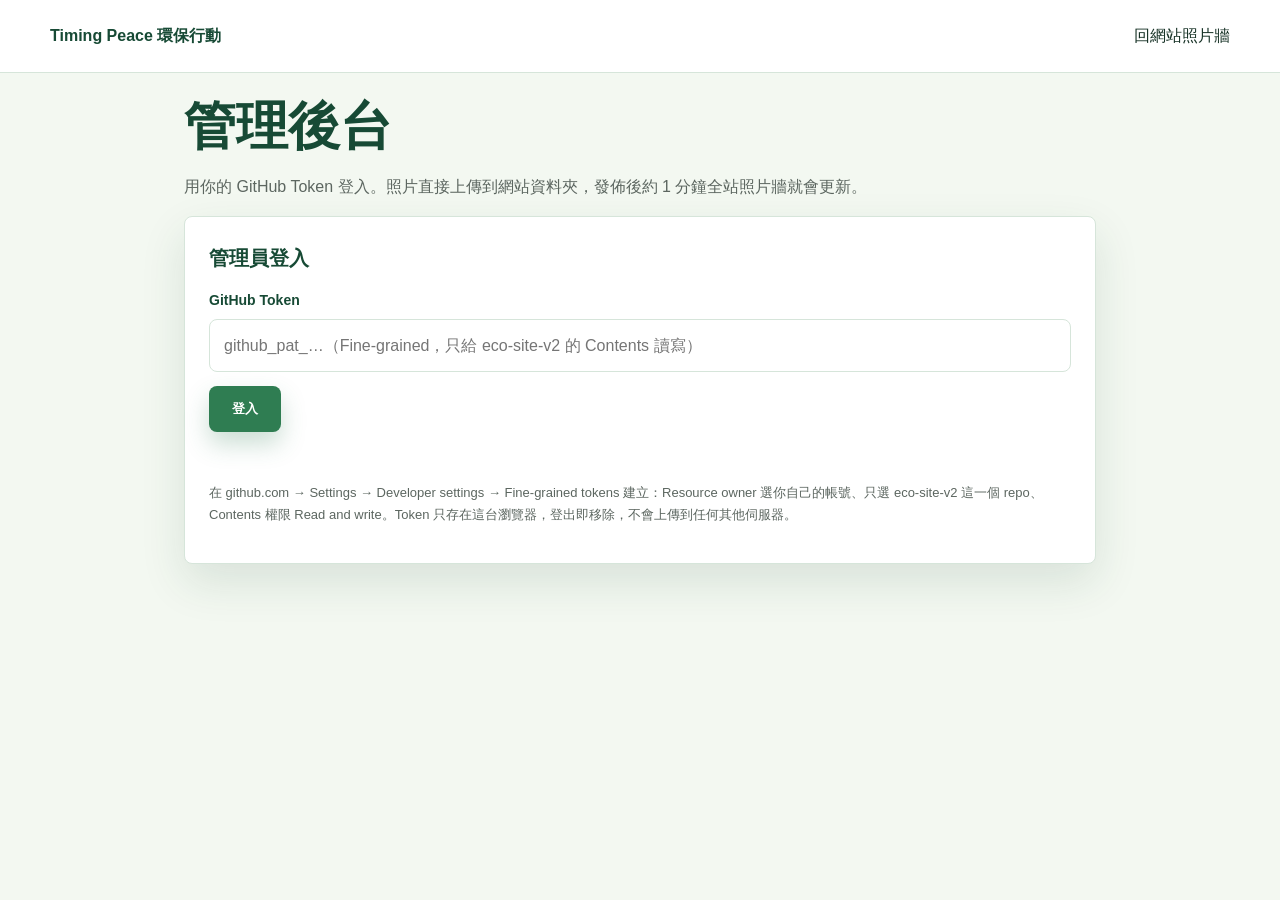
==== admin.html @ b2004cd4 "新增照片牆 + 管理後台：EPA-style gallery section, token login admin page, photos.json data" ====
<!DOCTYPE html>
<html lang="zh-Hant">
<head>
<meta charset="UTF-8">
<meta name="viewport" content="width=device-width, initial-scale=1.0">
<title>管理後台｜Timing Peace 環保行動</title>
<link rel="stylesheet" href="style.css">
<style>
.admin-main{max-width:960px;margin:24px auto 48px;padding:0 24px}
.admin-head h1{color:var(--forest);margin:24px 0 6px}
.admin-head p{color:#5c6660}
.admin-card{background:#fff;border:1px solid var(--line);border-radius:8px;box-shadow:var(--shadow);padding:24px;margin-bottom:20px}
.admin-card h2{color:var(--forest);font-size:20px;margin-bottom:12px}
.admin-label{display:block;font-weight:800;color:var(--forest);font-size:14px;margin:14px 0 6px}
.admin-input{width:100%;border:1px solid var(--line);border-radius:8px;padding:12px 14px;font:inherit;background:#fff;color:var(--ink)}
.admin-input:focus{outline:3px solid #b59326;outline-offset:2px;border-color:var(--leaf)}
select.admin-input{width:auto}
input[type=file].admin-input{padding:10px}
.admin-row{display:flex;gap:12px;align-items:center;border:1px solid var(--line);border-radius:8px;padding:10px}
.admin-row img{width:120px;height:90px;object-fit:cover;border-radius:6px;background:var(--mint)}
.admin-row .meta{flex:1;font-size:14px}
.admin-row .meta strong{color:var(--forest)}
.admin-msg{min-height:24px;margin-top:10px;font-weight:700}
.admin-msg.ok{color:var(--leaf)}
.admin-msg.err{color:#b3201e}
.admin-list{display:grid;gap:10px}
.small-btns{display:flex;gap:10px;margin-top:14px}
.hint{font-size:13px;color:#5c6660;margin-top:12px}
</style>
</head>
<body>
<header class="site-header" style="position:static">
  <div class="navbar">
    <a class="brand" href="index.html">Timing Peace 環保行動</a>
    <div class="nav-links"><a href="index.html#gallery">回網站照片牆</a></div>
  </div>
</header>
<main class="admin-main">
  <div class="admin-head">
    <h1>管理後台</h1>
    <p>用你的 GitHub Token 登入。照片直接上傳到網站資料夾，發佈後約 1 分鐘全站照片牆就會更新。</p>
  </div>

  <div id="login-view" class="admin-card">
    <h2>管理員登入</h2>
    <label class="admin-label" for="tok">GitHub Token</label>
    <input id="tok" class="admin-input" type="password" placeholder="github_pat_…（Fine-grained，只給 eco-site-v2 的 Contents 讀寫）" autocomplete="off">
    <div class="small-btns">
      <button class="button primary" id="login-btn" type="button">登入</button>
    </div>
    <p class="admin-msg" id="login-msg"></p>
    <p class="hint">在 github.com → Settings → Developer settings → Fine-grained tokens 建立：Resource owner 選你自己的帳號、只選 eco-site-v2 這一個 repo、Contents 權限 Read and write。Token 只存在這台瀏覽器，登出即移除，不會上傳到任何其他伺服器。</p>
  </div>

  <div id="admin-view" hidden>
    <div class="admin-card">
      <h2>上傳照片</h2>
      <label class="admin-label" for="file">照片檔（JPG/PNG，自動壓縮到 1400px 寬）</label>
      <input id="file" class="admin-input" type="file" accept="image/*">
      <label class="admin-label" for="cap">標題</label>
      <input id="cap" class="admin-input" type="text" placeholder="例：內湖回收日：紙箱攤平集中運">
      <label class="admin-label" for="cat">分類</label>
      <select id="cat" class="admin-input">
        <option>資源回收</option>
        <option>淨灘</option>
        <option>社區行動</option>
        <option>校園講座</option>
        <option>自然生態</option>
        <option>其他</option>
      </select>
      <label class="admin-label" for="loc">地點（可留空）</label>
      <input id="loc" class="admin-input" type="text" placeholder="例：台北市內湖區">
      <label class="admin-label" for="date">日期</label>
      <input id="date" class="admin-input" type="date">
      <div class="small-btns">
        <button class="button primary" id="up-btn" type="button">上傳並發佈</button>
        <button class="button" id="logout-btn" type="button">登出</button>
      </div>
      <p class="admin-msg" id="msg"></p>
    </div>
    <div class="admin-card">
      <h2>目前照片</h2>
      <div class="admin-list" id="list"></div>
    </div>
  </div>
</main>
<script>
const REPO='timing666xi-wq/eco-site-v2',API='https://api.github.com',PH='data/photos.json';
const $=(id)=>document.getElementById(id);
const token=()=>localStorage.getItem('tp_token');
const b64=(s)=>btoa(unescape(encodeURIComponent(s)));
const deb64=(s)=>decodeURIComponent(escape(atob(s.replace(/\n/g,''))));
const esc=(s)=>String(s==null?'':s).replace(/[&<>"']/g,c=>({'&':'&amp;','<':'&lt;','>':'&gt;','"':'&quot;',"'":'&#39;'}[c]));
async function api(path,opts){
  const r=await fetch(API+'/repos/'+REPO+'/contents/'+path,Object.assign({},opts,{headers:{Accept:'application/vnd.github+json','Authorization':'Bearer '+token()}}));
  return r;
}
function setMsg(el,t,ok){el.textContent=t;el.className='admin-msg '+(ok?'ok':'err');}
function show(ok){$('login-view').hidden=!ok;$('admin-view').hidden=!ok;}
async function loadList(){
  const r=await api(PH);
  if(!r.ok){setMsg($('msg'),'讀照片清單失敗：'+r.status,false);return;}
  const cc=await r.json();
  const d=JSON.parse(deb64(cc.content));
  const ps=d.photos||[];
  $('list').innerHTML=ps.length?ps.map((p,i)=>'<div class="admin-row"><img src="'+esc(p.image)+'" alt="">'+
    '<div class="meta"><strong>'+esc(p.caption)+'</strong><br>'+esc(p.category)+(p.location?'・'+esc(p.location):'')+(p.date?'・'+esc(p.date):'')+'</div>'+
    '<button class="button" type="button" data-i="'+i+'">從照片牆移除</button></div>').join(''):'<p>還沒有照片，上傳第一張吧。</p>';
  [...$('list').querySelectorAll('button')].forEach(b=>b.addEventListener('click',()=>del(+b.dataset.i)));
}
async function login(){
  const t=$('tok').value.trim();
  if(!t){setMsg($('login-msg'),'請貼上 Token',false);return;}
  localStorage.setItem('tp_token',t);
  const r=await api(PH);
  if(!r.ok){localStorage.removeItem('tp_token');setMsg($('login-msg'),'登入失敗（'+r.status+'）：Token 需對此 repo 有 Contents 讀寫權',false);return;}
  setMsg($('login-msg'),'已登入',true);show(true);loadList();
}
function scale(file){
  return new Promise(res=>{
    const img=new Image();
    img.onload=()=>{
      const w=Math.min(1400,img.width),h=Math.round(img.height*w/img.width);
      const c=document.createElement('canvas');c.width=w;c.height=h;
      c.getContext('2d').drawImage(img,0,0,w,h);
      res(c.toDataURL('image/jpeg',0.82).split(',')[1]);
      URL.revokeObjectURL(img.src);
    };
    img.onerror=()=>res(null);
    img.src=URL.createObjectURL(file);
  });
}
async function upload(){
  const f=$('file').files[0];
  if(!f){setMsg($('msg'),'請先選照片',false);return;}
  const cap=$('cap').value.trim();
  if(!cap){setMsg($('msg'),'請填標題',false);return;}
  setMsg($('msg'),'處理中…',true);
  const b=await scale(f);
  if(!b){setMsg($('msg'),'讀圖失敗，換一張 JPG/PNG',false);return;}
  const name='p'+Date.now()+'.jpg';
  const r1=await api('images/'+name,{method:'POST',body:JSON.stringify({message:'新增照片 '+cap,data:b})});
  if(!r1.ok){setMsg($('msg'),'上傳失敗：'+r1.status+' '+(await r1.text()).slice(0,120),false);return;}
  const c=await api(PH);const cc=await c.json();
  const d=JSON.parse(deb64(cc.content));
  d.photos.unshift({image:'images/'+name,caption:cap,category:$('cat').value,location:$('loc').value.trim(),date:$('date').value});
  const r2=await api(PH,{method:'PUT',body:JSON.stringify({message:'更新照片牆',sha:cc.sha,data:b64(JSON.stringify(d,null,2))})});
  if(!r2.ok){setMsg($('msg'),'清單更新失敗：'+r2.status,false);return;}
  setMsg($('msg'),'已發佈「'+cap+'」，網站約 1 分鐘後更新',true);
  $('file').value='';$('cap').value='';$('loc').value='';
  loadList();
}
async function del(i){
  const c=await api(PH);const cc=await c.json();
  const d=JSON.parse(deb64(cc.content));
  const p=d.photos.splice(i,1)[0];
  const r=await api(PH,{method:'PUT',body:JSON.stringify({message:'移除照片 '+p.caption,sha:cc.sha,data:b64(JSON.stringify(d,null,2))})});
  setMsg($('msg'),r.ok?('已從照片牆移除（檔案 '+p.image+' 留在 repo，要徹底刪請到 GitHub 刪檔）'):'移除失敗 '+r.status,r.ok);
  loadList();
}
$('login-btn').addEventListener('click',login);
$('up-btn').addEventListener('click',upload);
$('logout-btn').addEventListener('click',()=>{localStorage.removeItem('tp_token');show(false);$('tok').value='';});
if(token()){show(true);loadList();}
$('date').valueAsDate=new Date();
</script>
</body>
</html>
---- style.css ----
:root{
  --forest:#174a35; --leaf:#2f7d52; --mint:#dcefe3; --sage:#f3f8f1;
  --earth:#8a6f45; --ink:#183327; --muted:#60756b; --white:#fff; --line:#d6e5da;
  --paper:#ffffff; --plastic:#f4c531; --metal:#2b6cb0; --glass:#2f9e44; --other:#805ad5;
  --shadow:0 18px 45px rgba(23,74,53,.12);
}
*{box-sizing:border-box}
html{scroll-behavior:smooth;scroll-padding-top:92px}
body{margin:0;font-family:Arial,"Microsoft JhengHei","PingFang TC",sans-serif;background:var(--sage);color:var(--ink);line-height:1.7}
a{color:inherit;text-decoration:none}
h1,h2,h3{margin-top:0}
/* header */
.site-header{position:sticky;top:0;z-index:10;background:rgba(255,255,255,.96);border-bottom:1px solid var(--line);backdrop-filter:blur(14px)}
.navbar{width:min(1180px,calc(100% - 40px));min-height:72px;margin:0 auto;display:flex;align-items:center;justify-content:space-between;gap:16px}
.brand{display:inline-flex;align-items:center;gap:10px;font-weight:800;color:var(--forest)}
.brand-mark{width:36px;height:36px;display:inline-grid;place-items:center;border-radius:50%;background:var(--forest);color:#fff}
.nav-menu{margin:0;padding:0;display:flex;gap:20px;list-style:none;color:var(--muted);font-size:14px;font-weight:700}
.nav-menu a:hover{color:var(--leaf)}
.nav-cta{min-height:46px;display:inline-flex;align-items:center;border-radius:8px;padding:10px 16px;background:var(--leaf);color:#fff;font-weight:800;border:1px solid transparent;cursor:pointer}
.nav-cta:hover{background:var(--forest)}
.nav-toggle{width:42px;height:42px;display:none;border:1px solid var(--line);border-radius:8px;background:#fff;padding:9px;cursor:pointer}
.nav-toggle span{display:block;height:2px;margin:5px 0;background:var(--forest);border-radius:999px}
/* hero */
.hero{min-height:560px;display:flex;align-items:center;background:linear-gradient(90deg,rgba(23,74,53,.94),rgba(23,74,53,.7),rgba(47,125,82,.45)),radial-gradient(circle at 85% 20%,rgba(244,197,49,.25),transparent 45%);color:#fff}
.hero-inner{width:min(1180px,calc(100% - 40px));margin:0 auto;padding:64px 0;display:grid;grid-template-columns:1.2fr 1fr;gap:40px;align-items:center}
.eyebrow{margin:0 0 12px;color:#cdebd2;font-size:14px;font-weight:800}
h1{font-size:52px;line-height:1.15;margin-bottom:18px}
.hero-text{max-width:620px;margin-bottom:26px;color:rgba(255,255,255,.9);font-size:18px}
.hero-actions{display:flex;gap:14px;flex-wrap:wrap}
.button{min-height:46px;display:inline-flex;align-items:center;justify-content:center;border-radius:8px;padding:12px 22px;font-weight:800;cursor:pointer;border:1px solid transparent;transition:transform .2s}
.button:hover{transform:translateY(-2px)}
.button.primary{background:var(--leaf);color:#fff;box-shadow:0 12px 24px rgba(47,125,82,.25)}
.button.primary:hover{background:var(--forest)}
.button.ghost{border-color:rgba(255,255,255,.65);color:#fff;background:rgba(255,255,255,.12)}
/* 五桶插畫 */
.bins{display:flex;gap:12px;flex-wrap:wrap;justify-content:center}
.bin{width:96px;text-align:center}
.bin-lid{height:14px;border-radius:10px 10px 3px 3px;margin-bottom:2px}
.bin-body{height:110px;border-radius:6px;display:grid;place-items:center;color:#fff;font-weight:900;font-size:24px;box-shadow:var(--shadow)}
.bin-label{font-size:13px;font-weight:800;margin-top:6px;color:#fff}
.bin.paper .bin-lid{background:#c9c9c9}.bin.paper .bin-body{background:#fff;color:#333;border:2px solid #c9c9c9}
.bin.plastic .bin-lid{background:#d9a817}.bin.plastic .bin-body{background:var(--plastic);color:#4a3300}
.bin.metal .bin-lid{background:#1d4f7e}.bin.metal .bin-body{background:var(--metal)}
.bin.glass .bin-lid{background:#227332}.bin.glass .bin-body{background:var(--glass)}
.bin.other .bin-lid{background:#5c3ea9}.bin.other .bin-body{background:var(--other)}
/* sections */
.section{width:min(1180px,calc(100% - 40px));margin:0 auto;padding:80px 0}
.section-heading{max-width:720px;margin:0 auto 34px;text-align:center}
.section-heading h2{color:var(--forest);font-size:36px;margin-bottom:12px}
.section-heading p{color:var(--muted)}
/* 分類卡 */
.guide-grid{display:grid;grid-template-columns:repeat(auto-fit,minmax(200px,1fr));gap:18px}
.guide-card{border:1px solid var(--line);border-radius:8px;background:#fff;overflow:hidden;box-shadow:var(--shadow)}
.guide-head{padding:12px 16px;font-weight:900;display:flex;align-items:center;gap:10px}
.guide-head .dot{width:18px;height:18px;border-radius:4px;border:1px solid rgba(0,0,0,.25)}
.guide-body{padding:16px;font-size:14px}
.guide-body h3{font-size:16px;color:var(--forest);margin-bottom:6px}
.guide-body ul{margin:0 0 10px;padding-left:18px}
.guide-body .no li{list-style:square}
.guide-tip{border-top:1px dashed var(--line);padding-top:10px;color:var(--muted);font-size:13px}
.guide-paper .guide-head{color:#333}.guide-paper .dot{background:#fff}
.guide-plastic .guide-head{color:#4a3300}.guide-plastic .dot{background:var(--plastic)}
.guide-metal .guide-head{background:var(--metal);color:#fff}.guide-metal .dot{background:var(--metal)}
.guide-glass .guide-head{background:var(--glass);color:#fff}.guide-glass .dot{background:var(--glass)}
.guide-other .guide-head{background:var(--other);color:#fff}.guide-other .dot{background:var(--other)}
/* 四碼查詢 */
.codes-section{background:var(--forest);color:#fff}
.codes-inner{width:min(1180px,calc(100% - 40px));margin:0 auto;padding:76px 0;display:grid;grid-template-columns:1fr 1fr;gap:44px;align-items:center}
.codes-inner h2{font-size:34px;margin-bottom:12px}
.codes-inner p{opacity:.88}
.code-explain{display:flex;gap:10px;flex-wrap:wrap;margin-top:18px}
.chip{padding:8px 14px;border-radius:999px;background:rgba(255,255,255,.14);border:1px solid rgba(255,255,255,.3);font-weight:800;font-size:14px;cursor:pointer}
.chip:hover{background:rgba(255,255,255,.28)}
.code-card{background:#fff;color:var(--ink);border-radius:8px;padding:26px;box-shadow:var(--shadow)}
.code-input{width:100%;border:2px solid var(--line);border-radius:8px;padding:14px 16px;font:inherit;font-size:18px;font-weight:800;color:var(--forest)}
.code-input:focus{outline:3px solid #b59326;outline-offset:2px;border-color:var(--leaf)}
.code-result{margin-top:16px;min-height:120px}
.code-result .cr-head{display:flex;align-items:center;gap:10px;font-size:20px;font-weight:900;color:var(--forest)}
.code-result .cr-bin{width:44px;height:44px;border-radius:8px;display:inline-grid;place-items:center;color:#fff;font-size:12px;font-weight:900}
.code-result p{font-size:14px;color:var(--muted);margin:6px 0}
.code-result .cr-code{font-size:14px;color:var(--ink)}
/* 數據 */
.stats-grid{display:grid;grid-template-columns:repeat(4,1fr);gap:16px}
.stat-item{min-height:130px;padding:22px;border:1px solid var(--line);border-radius:8px;background:#fff;box-shadow:var(--shadow)}
.stat-item strong{display:block;font-size:32px;color:var(--forest);line-height:1.2}
.stat-item span{color:var(--muted);font-size:14px}
/* 活動 */
.event-grid{display:grid;grid-template-columns:repeat(3,1fr);gap:18px}
.event-card{border:1px solid var(--line);border-radius:8px;background:#fff;box-shadow:var(--shadow);padding:20px}
.event-date{width:56px;height:56px;border-radius:8px;background:var(--forest);color:#fff;display:grid;place-items:center;font-weight:900;margin-bottom:12px;line-height:1.1;text-align:center}
.event-card h3{font-size:18px;color:var(--forest);margin-bottom:6px}
.event-card p{font-size:14px;color:var(--muted)}
.event-card .button{margin-top:12px;padding:8px 16px;min-height:38px}
/* 清單 */
.checklist{display:grid;grid-template-columns:1fr 1fr;gap:12px}
.check-item{display:flex;gap:10px;align-items:flex-start;background:#fff;border:1px solid var(--line);border-radius:8px;padding:14px;font-size:15px}
.check-item input{width:18px;height:18px;margin-top:2px;accent-color:var(--leaf)}
.progress{margin-top:20px}
.progress-bar{height:12px;border-radius:999px;background:var(--mint);overflow:hidden}
.progress-fill{height:100%;width:0;background:var(--leaf);transition:width .3s}
.progress p{font-size:14px;color:var(--muted)}
/* CTA band */
.cta-band{background:linear-gradient(90deg,rgba(23,74,53,.94),rgba(47,125,82,.8));color:#fff}
.cta-inner{width:min(960px,calc(100% - 40px));margin:0 auto;padding:70px 0;text-align:center}
.cta-inner h2{font-size:32px;margin-bottom:14px}
.cta-inner p{opacity:.88;margin-bottom:22px}
/* footer */
.site-footer{background:#102c20;color:rgba(255,255,255,.82)}
.footer-grid{width:min(1180px,calc(100% - 40px));margin:0 auto;padding:56px 0 20px;display:grid;grid-template-columns:2fr 1fr 1fr 1.5fr;gap:32px;font-size:14px}
.site-footer h3{color:#fff;font-size:16px;margin-bottom:10px}
.site-footer ul{list-style:none;margin:0;padding:0}
.site-footer li{margin-bottom:8px}
.site-footer a:hover{color:#cdebd2}
.footer-bottom{border-top:1px solid rgba(255,255,255,.15);padding:18px 20px;text-align:center}
@media(max-width:860px){
 .nav-toggle{display:block}
 .nav-menu{position:fixed;inset:72px 0 auto 0;display:none;flex-direction:column;background:#fff;padding:14px 20px;border-bottom:1px solid var(--line);box-shadow:var(--shadow)}
 .nav-menu.is-open{display:flex}
 .nav-menu a{display:block;padding:12px 0}
 .nav-cta{display:none}
 .hero-inner,.codes-inner{grid-template-columns:1fr}
 .stats-grid{grid-template-columns:1fr 1fr}
 .event-grid{grid-template-columns:1fr}
 .checklist{grid-template-columns:1fr}
 .footer-grid{grid-template-columns:1fr 1fr}
 .contact-layout{grid-template-columns:1fr}
 h1{font-size:34px}
}

/* 成品站補強 */
.sr-only{position:absolute;width:1px;height:1px;padding:0;margin:-1px;overflow:hidden;clip:rect(0 0 0 0);white-space:nowrap;border:0}
.site-header.is-scrolled{box-shadow:0 6px 24px rgba(23,74,53,.15)}
.nav-menu a[aria-current="location"]{color:var(--forest)}
.contact-layout{display:grid;grid-template-columns:1fr 1.5fr;gap:32px;align-items:start}
.contact-card{background:#fff;border:1px solid var(--line);border-radius:8px;padding:24px;box-shadow:var(--shadow)}
.contact-card h3{color:var(--forest);margin-bottom:8px}
.contact-card a{color:var(--leaf);font-weight:700}
.contact-form label{display:block;font-weight:800;color:var(--forest);font-size:14px;margin:14px 0 6px}
.contact-form input,.contact-form textarea{width:100%;border:1px solid var(--line);border-radius:8px;padding:12px 14px;font:inherit;background:#fff;color:var(--ink)}
.contact-form input:focus,.contact-form textarea:focus{outline:3px solid #b59326;outline-offset:2px;border-color:var(--leaf)}
.contact-form .button{margin-top:18px}
.photo-grid{display:grid;grid-template-columns:repeat(3,1fr);gap:20px}
.photo-card{margin:0;background:#fff;border:1px solid var(--line);border-radius:8px;overflow:hidden;box-shadow:var(--shadow)}
.photo-card img{width:100%;aspect-ratio:4/3;object-fit:cover;display:block}
.photo-card figcaption{padding:12px 16px}
.photo-cap{font-weight:800;color:var(--forest);font-size:15px;margin-bottom:4px}
.photo-meta{color:#5c6660;font-size:13px}
.photo-empty{background:#fff;border:2px dashed var(--line);border-radius:8px;padding:32px;text-align:center;color:#5c6660}
.photo-empty a{color:var(--leaf);font-weight:700}
@media(max-width:860px){.photo-grid{grid-template-columns:1fr 1fr}}
@media(max-width:560px){.photo-grid{grid-template-columns:1fr}}
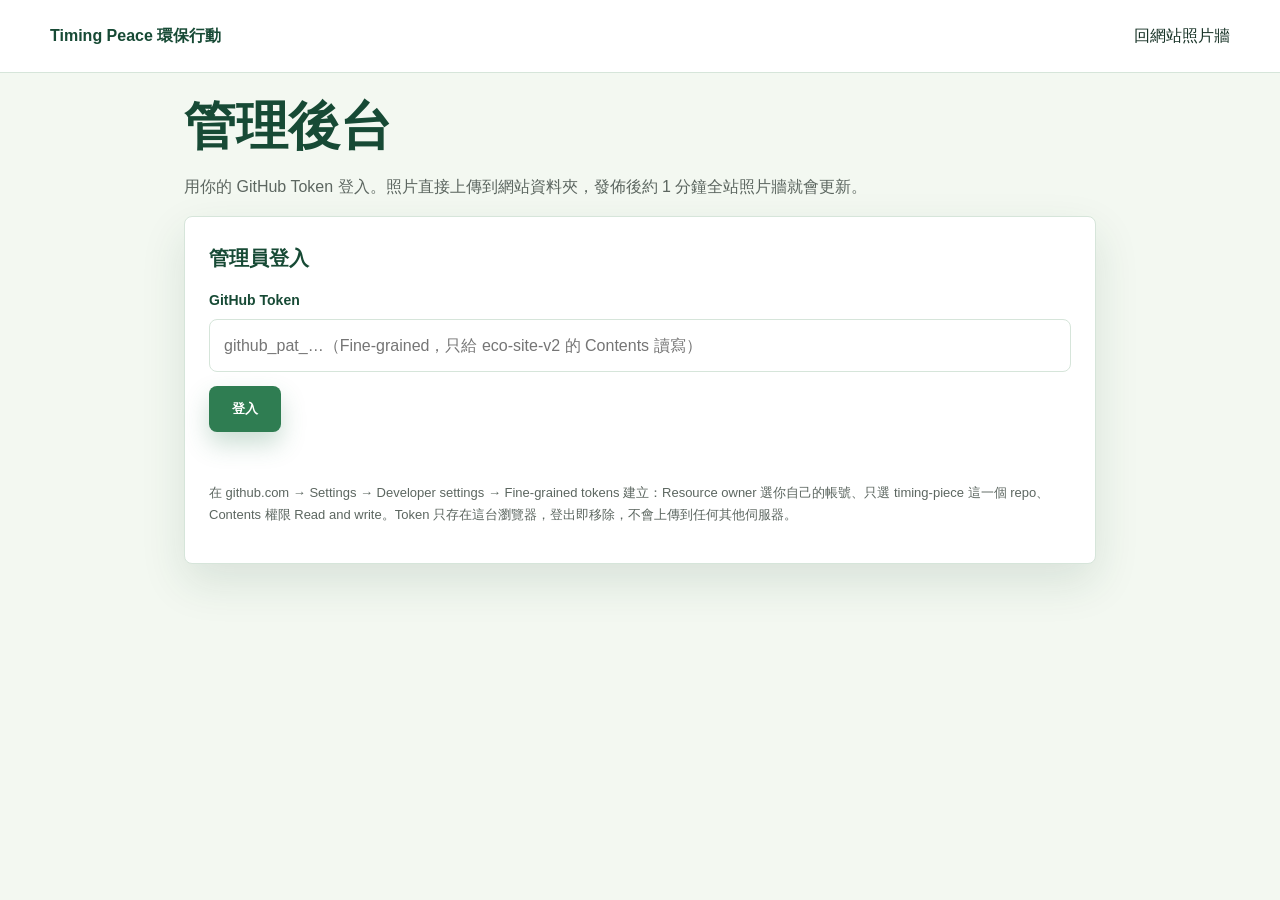
==== commit 6ee0aa1a: "admin: upload photos to the repo that Pages deploys (timing-piece)" ====
--- a/admin.html
+++ b/admin.html
@@ -49,7 +49,7 @@
       <button class="button primary" id="login-btn" type="button">登入</button>
     </div>
     <p class="admin-msg" id="login-msg"></p>
-    <p class="hint">在 github.com → Settings → Developer settings → Fine-grained tokens 建立：Resource owner 選你自己的帳號、只選 eco-site-v2 這一個 repo、Contents 權限 Read and write。Token 只存在這台瀏覽器，登出即移除，不會上傳到任何其他伺服器。</p>
+    <p class="hint">在 github.com → Settings → Developer settings → Fine-grained tokens 建立：Resource owner 選你自己的帳號、只選 timing-piece 這一個 repo、Contents 權限 Read and write。Token 只存在這台瀏覽器，登出即移除，不會上傳到任何其他伺服器。</p>
   </div>
 
   <div id="admin-view" hidden>
@@ -85,7 +85,7 @@
   </div>
 </main>
 <script>
-const REPO='timing666xi-wq/eco-site-v2',API='https://api.github.com',PH='data/photos.json';
+const REPO='timing666xi-wq/timing-piece',API='https://api.github.com',PH='data/photos.json';
 const $=(id)=>document.getElementById(id);
 const token=()=>localStorage.getItem('tp_token');
 const b64=(s)=>btoa(unescape(encodeURIComponent(s)));
